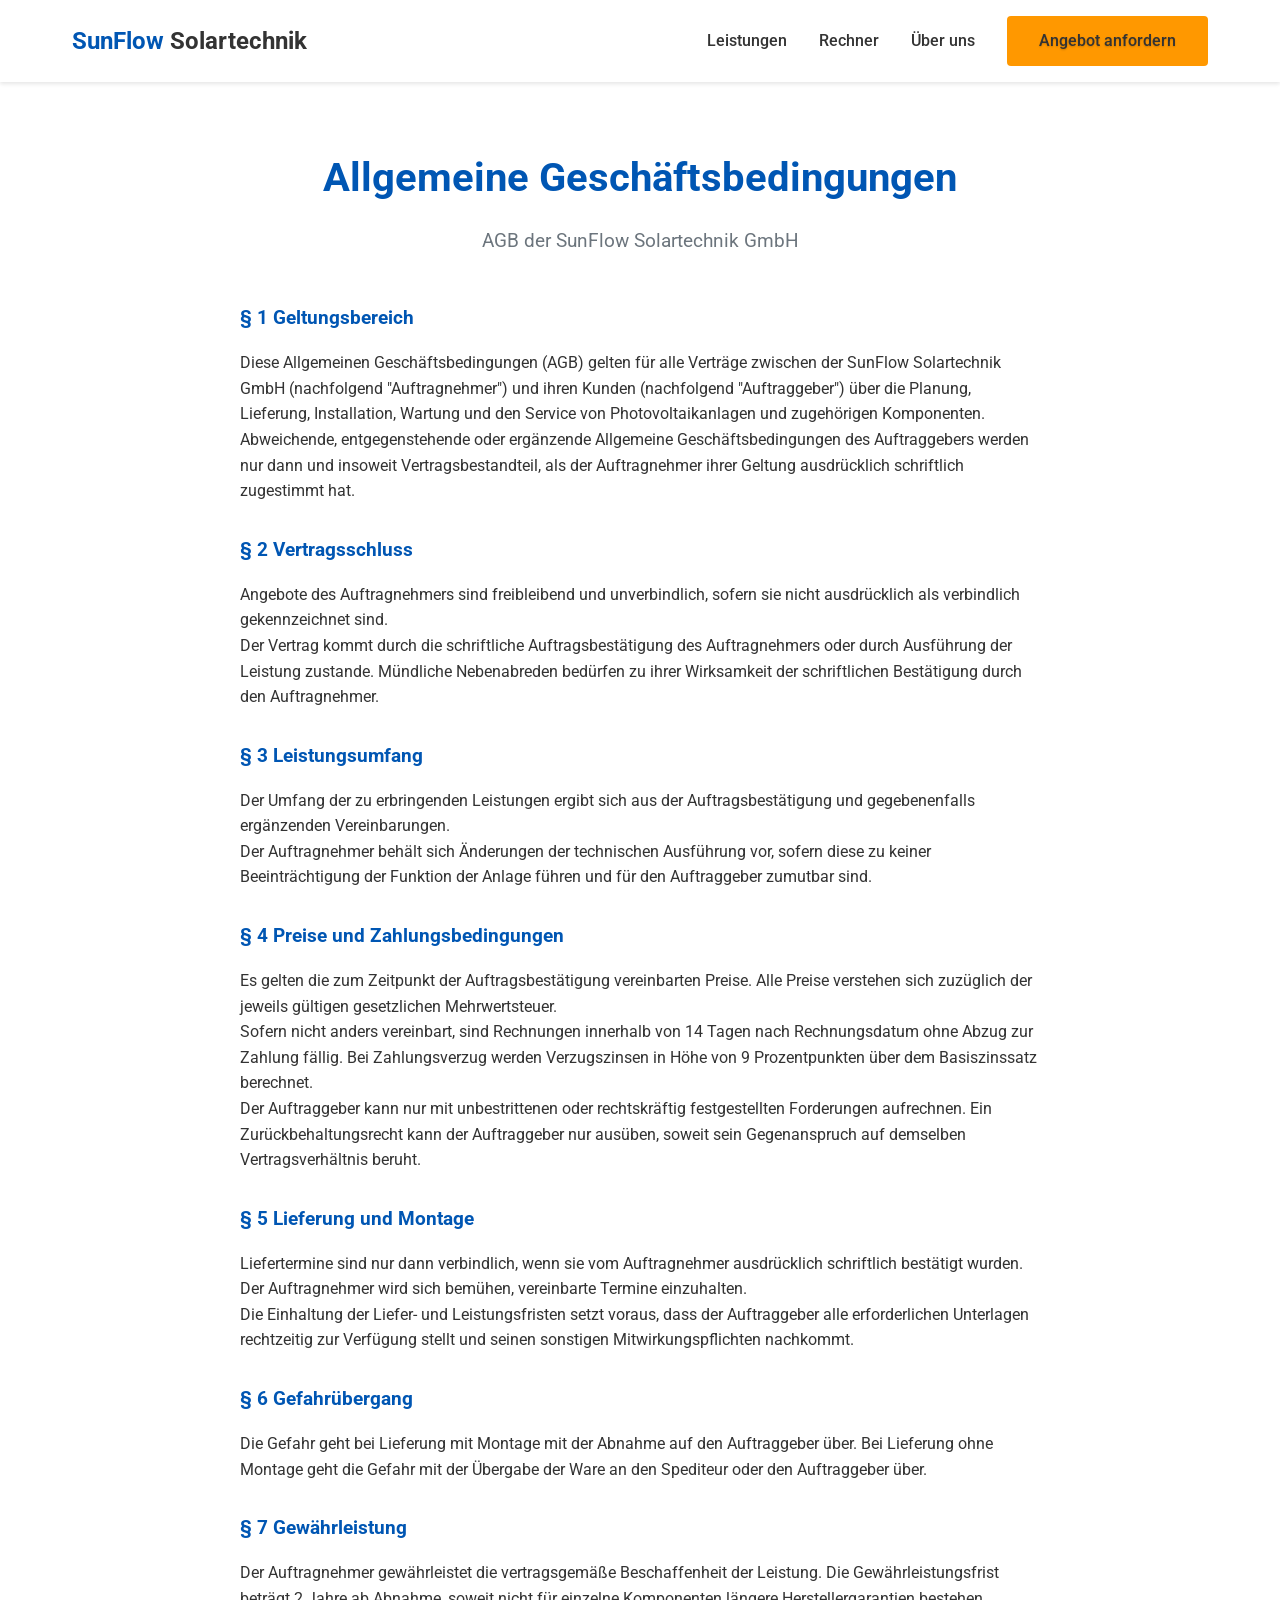
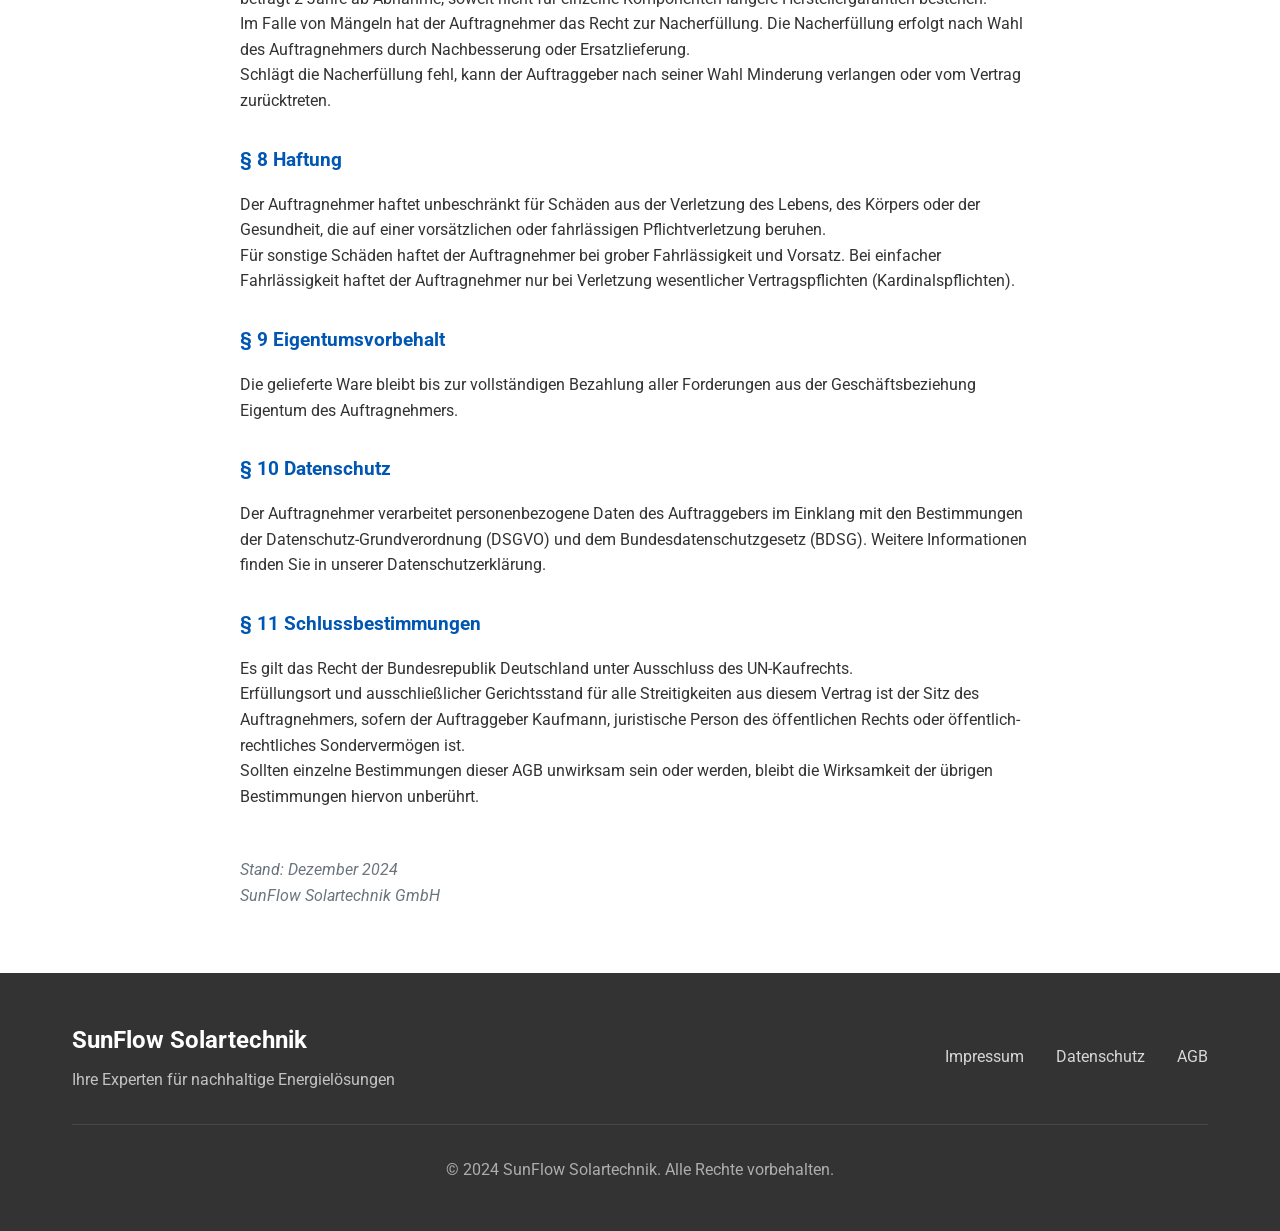
==== agb.html @ 011a5245 "d" ====
<!DOCTYPE html>
<html lang="de">

<head>
    <meta charset="UTF-8">
    <meta name="viewport" content="width=device-width, initial-scale=1.0">
    <meta name="description" content="Allgemeine Geschäftsbedingungen - SunFlow Solartechnik GmbH">
    <title>AGB | SunFlow Solartechnik</title>
    <link rel="preconnect" href="https://fonts.googleapis.com">
    <link rel="preconnect" href="https://fonts.gstatic.com" crossorigin>
    <link href="https://fonts.googleapis.com/css2?family=Roboto:wght@300;400;500;700&display=swap" rel="stylesheet">
    <link rel="stylesheet" href="styles.css">
</head>

<body>
    <!-- Header -->
    <header class="header">
        <div class="container">
            <div class="header-content">
                <div class="logo">
                    <h1>SunFlow <span>Solartechnik</span></h1>
                </div>

                <!-- Mobile Menu Toggle -->
                <button class="mobile-menu-toggle" id="mobileMenuToggle" aria-label="Menü öffnen">
                    <span></span>
                    <span></span>
                    <span></span>
                </button>

                <nav class="nav" id="mainNav">
                    <ul>
                        <li><a href="index.html#leistungen">Leistungen</a></li>
                        <li><a href="index.html#rechner">Rechner</a></li>
                        <li><a href="index.html#ueber-uns">Über uns</a></li>
                    </ul>
                    <a href="index.html#kontakt" class="btn btn-primary">Angebot anfordern</a>
                </nav>
            </div>
        </div>
    </header>

    <!-- Legal Content Section -->
    <section class="services-section">
        <div class="container">
            <h2 class="section-title">Allgemeine Geschäftsbedingungen</h2>
            <p class="section-subtitle">AGB der SunFlow Solartechnik GmbH</p>

            <div style="max-width: 800px; margin: 0 auto;">
                <h3 style="margin-top: 2rem; margin-bottom: 1rem; color: var(--color-tech-blue);">§ 1 Geltungsbereich
                </h3>
                <p>
                    Diese Allgemeinen Geschäftsbedingungen (AGB) gelten für alle Verträge zwischen der SunFlow
                    Solartechnik GmbH (nachfolgend "Auftragnehmer") und ihren Kunden (nachfolgend "Auftraggeber") über
                    die Planung, Lieferung, Installation, Wartung und den Service von Photovoltaikanlagen und
                    zugehörigen Komponenten.
                </p>
                <p>
                    Abweichende, entgegenstehende oder ergänzende Allgemeine Geschäftsbedingungen des Auftraggebers
                    werden nur dann und insoweit Vertragsbestandteil, als der Auftragnehmer ihrer Geltung ausdrücklich
                    schriftlich zugestimmt hat.
                </p>

                <h3 style="margin-top: 2rem; margin-bottom: 1rem; color: var(--color-tech-blue);">§ 2 Vertragsschluss
                </h3>
                <p>
                    Angebote des Auftragnehmers sind freibleibend und unverbindlich, sofern sie nicht ausdrücklich als
                    verbindlich gekennzeichnet sind.
                </p>
                <p>
                    Der Vertrag kommt durch die schriftliche Auftragsbestätigung des Auftragnehmers oder durch
                    Ausführung der Leistung zustande. Mündliche Nebenabreden bedürfen zu ihrer Wirksamkeit der
                    schriftlichen Bestätigung durch den Auftragnehmer.
                </p>

                <h3 style="margin-top: 2rem; margin-bottom: 1rem; color: var(--color-tech-blue);">§ 3 Leistungsumfang
                </h3>
                <p>
                    Der Umfang der zu erbringenden Leistungen ergibt sich aus der Auftragsbestätigung und gegebenenfalls
                    ergänzenden Vereinbarungen.
                </p>
                <p>
                    Der Auftragnehmer behält sich Änderungen der technischen Ausführung vor, sofern diese zu keiner
                    Beeinträchtigung der Funktion der Anlage führen und für den Auftraggeber zumutbar sind.
                </p>

                <h3 style="margin-top: 2rem; margin-bottom: 1rem; color: var(--color-tech-blue);">§ 4 Preise und
                    Zahlungsbedingungen</h3>
                <p>
                    Es gelten die zum Zeitpunkt der Auftragsbestätigung vereinbarten Preise. Alle Preise verstehen sich
                    zuzüglich der jeweils gültigen gesetzlichen Mehrwertsteuer.
                </p>
                <p>
                    Sofern nicht anders vereinbart, sind Rechnungen innerhalb von 14 Tagen nach Rechnungsdatum ohne
                    Abzug zur Zahlung fällig. Bei Zahlungsverzug werden Verzugszinsen in Höhe von 9 Prozentpunkten über
                    dem Basiszinssatz berechnet.
                </p>
                <p>
                    Der Auftraggeber kann nur mit unbestrittenen oder rechtskräftig festgestellten Forderungen
                    aufrechnen. Ein Zurückbehaltungsrecht kann der Auftraggeber nur ausüben, soweit sein Gegenanspruch
                    auf demselben Vertragsverhältnis beruht.
                </p>

                <h3 style="margin-top: 2rem; margin-bottom: 1rem; color: var(--color-tech-blue);">§ 5 Lieferung und
                    Montage</h3>
                <p>
                    Liefertermine sind nur dann verbindlich, wenn sie vom Auftragnehmer ausdrücklich schriftlich
                    bestätigt wurden. Der Auftragnehmer wird sich bemühen, vereinbarte Termine einzuhalten.
                </p>
                <p>
                    Die Einhaltung der Liefer- und Leistungsfristen setzt voraus, dass der Auftraggeber alle
                    erforderlichen Unterlagen rechtzeitig zur Verfügung stellt und seinen sonstigen Mitwirkungspflichten
                    nachkommt.
                </p>

                <h3 style="margin-top: 2rem; margin-bottom: 1rem; color: var(--color-tech-blue);">§ 6 Gefahrübergang
                </h3>
                <p>
                    Die Gefahr geht bei Lieferung mit Montage mit der Abnahme auf den Auftraggeber über. Bei Lieferung
                    ohne Montage geht die Gefahr mit der Übergabe der Ware an den Spediteur oder den Auftraggeber über.
                </p>

                <h3 style="margin-top: 2rem; margin-bottom: 1rem; color: var(--color-tech-blue);">§ 7 Gewährleistung
                </h3>
                <p>
                    Der Auftragnehmer gewährleistet die vertragsgemäße Beschaffenheit der Leistung. Die
                    Gewährleistungsfrist beträgt 2 Jahre ab Abnahme, soweit nicht für einzelne Komponenten längere
                    Herstellergarantien bestehen.
                </p>
                <p>
                    Im Falle von Mängeln hat der Auftragnehmer das Recht zur Nacherfüllung. Die Nacherfüllung erfolgt
                    nach Wahl des Auftragnehmers durch Nachbesserung oder Ersatzlieferung.
                </p>
                <p>
                    Schlägt die Nacherfüllung fehl, kann der Auftraggeber nach seiner Wahl Minderung verlangen oder vom
                    Vertrag zurücktreten.
                </p>

                <h3 style="margin-top: 2rem; margin-bottom: 1rem; color: var(--color-tech-blue);">§ 8 Haftung</h3>
                <p>
                    Der Auftragnehmer haftet unbeschränkt für Schäden aus der Verletzung des Lebens, des Körpers oder
                    der Gesundheit, die auf einer vorsätzlichen oder fahrlässigen Pflichtverletzung beruhen.
                </p>
                <p>
                    Für sonstige Schäden haftet der Auftragnehmer bei grober Fahrlässigkeit und Vorsatz. Bei einfacher
                    Fahrlässigkeit haftet der Auftragnehmer nur bei Verletzung wesentlicher Vertragspflichten
                    (Kardinalspflichten).
                </p>

                <h3 style="margin-top: 2rem; margin-bottom: 1rem; color: var(--color-tech-blue);">§ 9 Eigentumsvorbehalt
                </h3>
                <p>
                    Die gelieferte Ware bleibt bis zur vollständigen Bezahlung aller Forderungen aus der
                    Geschäftsbeziehung Eigentum des Auftragnehmers.
                </p>

                <h3 style="margin-top: 2rem; margin-bottom: 1rem; color: var(--color-tech-blue);">§ 10 Datenschutz</h3>
                <p>
                    Der Auftragnehmer verarbeitet personenbezogene Daten des Auftraggebers im Einklang mit den
                    Bestimmungen der Datenschutz-Grundverordnung (DSGVO) und dem Bundesdatenschutzgesetz (BDSG). Weitere
                    Informationen finden Sie in unserer Datenschutzerklärung.
                </p>

                <h3 style="margin-top: 2rem; margin-bottom: 1rem; color: var(--color-tech-blue);">§ 11
                    Schlussbestimmungen</h3>
                <p>
                    Es gilt das Recht der Bundesrepublik Deutschland unter Ausschluss des UN-Kaufrechts.
                </p>
                <p>
                    Erfüllungsort und ausschließlicher Gerichtsstand für alle Streitigkeiten aus diesem Vertrag ist der
                    Sitz des Auftragnehmers, sofern der Auftraggeber Kaufmann, juristische Person des öffentlichen
                    Rechts oder öffentlich-rechtliches Sondervermögen ist.
                </p>
                <p style="margin-bottom: 3rem;">
                    Sollten einzelne Bestimmungen dieser AGB unwirksam sein oder werden, bleibt die Wirksamkeit der
                    übrigen Bestimmungen hiervon unberührt.
                </p>

                <p style="margin-top: 3rem; font-style: italic; color: var(--color-medium-gray);">
                    Stand: Dezember 2024<br>
                    SunFlow Solartechnik GmbH
                </p>
            </div>
        </div>
    </section>

    <!-- Footer -->
    <footer class="footer">
        <div class="container">
            <div class="footer-content">
                <div class="footer-brand">
                    <h3>SunFlow Solartechnik</h3>
                    <p>Ihre Experten für nachhaltige Energielösungen</p>
                </div>

                <div class="footer-links">
                    <a href="impressum.html">Impressum</a>
                    <a href="datenschutz.html">Datenschutz</a>
                    <a href="agb.html">AGB</a>
                </div>
            </div>

            <div class="footer-bottom">
                <p>&copy; 2024 SunFlow Solartechnik. Alle Rechte vorbehalten.</p>
            </div>
        </div>
    </footer>

    <script src="script.js"></script>
</body>

</html>
---- styles.css ----
/* ====================================
   CSS Variables - Design System
   ==================================== */
:root {
    /* Colors */
    --color-white: #ffffff;
    --color-dark: #333333;
    --color-tech-blue: #0056b3;
    --color-eco-green: #28a745;
    --color-light-gray: #f8f9fa;
    --color-medium-gray: #6c757d;
    --color-border: #e0e0e0;

    /* Typography */
    --font-primary: 'Roboto', sans-serif;
    --font-weight-light: 300;
    --font-weight-regular: 400;
    --font-weight-medium: 500;
    --font-weight-bold: 700;

    /* Spacing */
    --spacing-xs: 0.5rem;
    --spacing-sm: 1rem;
    --spacing-md: 2rem;
    --spacing-lg: 3rem;
    --spacing-xl: 4rem;

    /* Border Radius */
    --radius-sm: 4px;
    --radius-md: 8px;

    /* Shadows */
    --shadow-sm: 0 2px 4px rgba(0, 0, 0, 0.1);
    --shadow-md: 0 4px 12px rgba(0, 0, 0, 0.1);
    --shadow-lg: 0 8px 24px rgba(0, 0, 0, 0.15);

    /* Transitions */
    --transition-base: all 0.3s ease;
}

/* ====================================
   Reset & Base Styles
   ==================================== */
* {
    margin: 0;
    padding: 0;
    box-sizing: border-box;
}

html {
    scroll-behavior: smooth;
}

body {
    font-family: var(--font-primary);
    font-weight: var(--font-weight-regular);
    color: var(--color-dark);
    background-color: var(--color-white);
    line-height: 1.6;
    overflow-x: hidden;
}

img {
    max-width: 100%;
    height: auto;
    display: block;
}

a {
    text-decoration: none;
    color: inherit;
    transition: var(--transition-base);
}

ul {
    list-style: none;
}

/* ====================================
   Layout Container
   ==================================== */
.container {
    max-width: 1200px;
    margin: 0 auto;
    padding: 0 var(--spacing-md);
}

/* ====================================
   Header & Navigation
   ==================================== */
.header {
    background-color: var(--color-white);
    box-shadow: var(--shadow-sm);
    position: sticky;
    top: 0;
    z-index: 1000;
}

.header-content {
    display: flex;
    justify-content: space-between;
    align-items: center;
    padding: var(--spacing-sm) 0;
}

.logo h1 {
    font-size: 1.5rem;
    font-weight: var(--font-weight-bold);
    color: var(--color-tech-blue);
}

.logo span {
    color: var(--color-dark);
}

.nav {
    display: flex;
    align-items: center;
    gap: var(--spacing-md);
}

.nav ul {
    display: flex;
    gap: var(--spacing-md);
}

.nav a {
    font-weight: var(--font-weight-medium);
    color: var(--color-dark);
}

.nav a:hover {
    color: var(--color-tech-blue);
}

/* Mobile Menu Toggle */
.mobile-menu-toggle {
    display: none;
    flex-direction: column;
    gap: 5px;
    background: none;
    border: none;
    cursor: pointer;
    padding: 5px;
}

.mobile-menu-toggle span {
    display: block;
    width: 25px;
    height: 3px;
    background-color: var(--color-dark);
    transition: var(--transition-base);
}

.mobile-menu-toggle.active span:nth-child(1) {
    transform: rotate(45deg) translate(7px, 7px);
}

.mobile-menu-toggle.active span:nth-child(2) {
    opacity: 0;
}

.mobile-menu-toggle.active span:nth-child(3) {
    transform: rotate(-45deg) translate(7px, -7px);
}

/* ====================================
   Buttons
   ==================================== */
.btn {
    display: inline-block;
    padding: 12px 32px;
    font-weight: var(--font-weight-medium);
    text-align: center;
    border-radius: var(--radius-sm);
    cursor: pointer;
    transition: var(--transition-base);
    border: none;
    font-size: 1rem;
}

.btn-primary {
    background-color: #ff9800;
    color: var(--color-white);
    text-shadow: 0 1px 2px rgba(0, 0, 0, 0.2);
}

.btn-primary:hover {
    background-color: #e68900;
    transform: translateY(-2px);
    box-shadow: var(--shadow-md);
}

.btn-secondary {
    background-color: #ff9800;
    color: var(--color-white);
    width: 100%;
    text-shadow: 0 1px 2px rgba(0, 0, 0, 0.2);
}

.btn-secondary:hover {
    background-color: #e68900;
    transform: translateY(-2px);
    box-shadow: var(--shadow-md);
}

/* ====================================
   Hero Section
   ==================================== */
.hero {
    position: relative;
    min-height: 700px;
    display: flex;
    align-items: center;
    overflow: hidden;
}

.hero-bg {
    position: absolute;
    top: 0;
    left: 0;
    width: 100%;
    height: 100%;
    background-image: url('https://images.unsplash.com/photo-1509391366360-2e959784a276?w=1600&h=900&fit=crop');
    background-size: cover;
    background-position: center;
    z-index: 1;
}

.hero-overlay {
    position: absolute;
    top: 0;
    left: 0;
    width: 100%;
    height: 100%;
    background: linear-gradient(135deg, rgba(0, 86, 179, 0.85) 0%, rgba(0, 86, 179, 0.6) 100%);
    z-index: 2;
}

.hero-content {
    position: relative;
    z-index: 3;
    display: grid;
    grid-template-columns: 1fr 1fr;
    gap: var(--spacing-xl);
    align-items: center;
    padding: var(--spacing-xl) 0;
}

.hero-text {
    color: var(--color-white);
}

.hero-title {
    font-size: 3rem;
    font-weight: var(--font-weight-bold);
    line-height: 1.2;
    margin-bottom: var(--spacing-sm);
}

.hero-subtitle {
    font-size: 1.5rem;
    font-weight: var(--font-weight-light);
    opacity: 0.95;
}

/* ====================================
   Calculator Widget
   ==================================== */
.calculator-widget {
    background-color: var(--color-white);
    padding: var(--spacing-lg);
    border-radius: var(--radius-md);
    box-shadow: var(--shadow-lg);
}

.calculator-widget h3 {
    font-size: 1.75rem;
    color: var(--color-tech-blue);
    margin-bottom: var(--spacing-xs);
}

.calculator-description {
    color: var(--color-medium-gray);
    margin-bottom: var(--spacing-md);
}

.calculator-form label {
    display: block;
    font-weight: var(--font-weight-medium);
    margin-bottom: var(--spacing-sm);
    color: var(--color-dark);
}

.input-group {
    margin-bottom: var(--spacing-md);
}

.slider {
    width: 100%;
    height: 6px;
    border-radius: 3px;
    background: linear-gradient(to right, var(--color-tech-blue), var(--color-eco-green));
    outline: none;
    margin-bottom: var(--spacing-sm);
    cursor: pointer;
}

.slider::-webkit-slider-thumb {
    -webkit-appearance: none;
    appearance: none;
    width: 20px;
    height: 20px;
    border-radius: 50%;
    background: var(--color-tech-blue);
    cursor: pointer;
    box-shadow: var(--shadow-md);
}

.slider::-moz-range-thumb {
    width: 20px;
    height: 20px;
    border-radius: 50%;
    background: var(--color-tech-blue);
    cursor: pointer;
    box-shadow: var(--shadow-md);
    border: none;
}

.number-input {
    width: calc(100% - 60px);
    padding: 12px;
    border: 2px solid var(--color-border);
    border-radius: var(--radius-sm);
    font-size: 1rem;
    margin-right: var(--spacing-xs);
}

.unit {
    font-weight: var(--font-weight-medium);
    color: var(--color-medium-gray);
}

.result-box {
    background: linear-gradient(135deg, var(--color-tech-blue), var(--color-eco-green));
    padding: var(--spacing-md);
    border-radius: var(--radius-md);
    text-align: center;
    margin-bottom: var(--spacing-md);
    color: var(--color-white);
}

.result-label {
    font-size: 0.95rem;
    margin-bottom: var(--spacing-xs);
    opacity: 0.95;
}

.result-value {
    font-size: 2.5rem;
    font-weight: var(--font-weight-bold);
    margin-bottom: var(--spacing-xs);
}

.result-note {
    font-size: 0.85rem;
    opacity: 0.85;
}

/* ====================================
   Trust Section
   ==================================== */
.trust-section {
    padding: var(--spacing-xl) 0;
    background-color: var(--color-light-gray);
}

.trust-grid {
    display: grid;
    grid-template-columns: repeat(3, 1fr);
    gap: var(--spacing-lg);
}

.trust-item {
    text-align: center;
    padding: var(--spacing-md);
}

.trust-icon {
    color: var(--color-tech-blue);
    margin-bottom: var(--spacing-sm);
    display: flex;
    justify-content: center;
}

.trust-item h3 {
    font-size: 1.25rem;
    margin-bottom: var(--spacing-xs);
    color: var(--color-dark);
}

.trust-item p {
    color: var(--color-medium-gray);
}

/* ====================================
   Services Section
   ==================================== */
.services-section {
    padding: var(--spacing-xl) 0;
}

.section-title {
    font-size: 2.5rem;
    text-align: center;
    color: var(--color-tech-blue);
    margin-bottom: var(--spacing-sm);
}

.section-subtitle {
    text-align: center;
    color: var(--color-medium-gray);
    font-size: 1.2rem;
    margin-bottom: var(--spacing-lg);
}

.services-grid {
    display: grid;
    grid-template-columns: repeat(3, 1fr);
    gap: var(--spacing-md);
}

.service-card {
    background-color: var(--color-white);
    padding: var(--spacing-lg);
    border-radius: var(--radius-md);
    box-shadow: var(--shadow-md);
    transition: var(--transition-base);
    border: 2px solid transparent;
}

.service-card:hover {
    transform: translateY(-5px);
    box-shadow: var(--shadow-lg);
    border-color: var(--color-tech-blue);
}

.service-icon {
    color: var(--color-tech-blue);
    margin-bottom: var(--spacing-sm);
}

.service-card h3 {
    font-size: 1.5rem;
    margin-bottom: var(--spacing-sm);
    color: var(--color-dark);
}

.service-card>p {
    color: var(--color-medium-gray);
    margin-bottom: var(--spacing-md);
}

.service-features {
    margin-top: var(--spacing-md);
}

.service-features li {
    padding: var(--spacing-xs) 0;
    color: var(--color-dark);
    position: relative;
    padding-left: 24px;
}

.service-features li::before {
    content: "✓";
    position: absolute;
    left: 0;
    color: var(--color-eco-green);
    font-weight: var(--font-weight-bold);
}

/* ====================================
   About Section
   ==================================== */
.about-section {
    padding: var(--spacing-xl) 0;
    background-color: var(--color-light-gray);
}

.about-content {
    display: grid;
    grid-template-columns: 1fr 1fr;
    gap: var(--spacing-xl);
    align-items: center;
}

.about-text h2 {
    font-size: 2.5rem;
    color: var(--color-tech-blue);
    margin-bottom: var(--spacing-md);
}

.about-text p {
    color: var(--color-dark);
    margin-bottom: var(--spacing-sm);
    line-height: 1.8;
}

.stats {
    display: grid;
    grid-template-columns: repeat(3, 1fr);
    gap: var(--spacing-md);
    margin-top: var(--spacing-lg);
}

.stat-item {
    text-align: center;
    padding: var(--spacing-md);
    background-color: var(--color-white);
    border-radius: var(--radius-sm);
    box-shadow: var(--shadow-sm);
}

.stat-number {
    display: block;
    font-size: 2.5rem;
    font-weight: var(--font-weight-bold);
    color: var(--color-tech-blue);
    margin-bottom: var(--spacing-xs);
}

.stat-label {
    display: block;
    font-size: 0.9rem;
    color: var(--color-medium-gray);
}

.about-image {
    border-radius: var(--radius-md);
    overflow: hidden;
    box-shadow: var(--shadow-lg);
}

/* ====================================
   References Section
   ==================================== */
.references-section {
    padding: var(--spacing-xl) 0;
    background-color: var(--color-white);
}

.references-grid {
    display: grid;
    grid-template-columns: repeat(3, 1fr);
    gap: var(--spacing-md);
}

.reference-card {
    background-color: var(--color-white);
    border-radius: var(--radius-md);
    overflow: hidden;
    box-shadow: var(--shadow-md);
    transition: var(--transition-base);
    border: 2px solid transparent;
}

.reference-card:hover {
    transform: translateY(-5px);
    box-shadow: var(--shadow-lg);
    border-color: var(--color-tech-blue);
}

.reference-card img {
    width: 100%;
    height: 250px;
    object-fit: cover;
}

/* ====================================
   Contact Section
   ==================================== */
.contact-section {
    padding: var(--spacing-xl) 0;
}

.contact-content {
    display: grid;
    grid-template-columns: 1fr 2fr;
    gap: var(--spacing-xl);
    margin-top: var(--spacing-lg);
}

.contact-info {
    display: flex;
    flex-direction: column;
    gap: var(--spacing-md);
}

.contact-item {
    display: flex;
    gap: var(--spacing-sm);
    padding: var(--spacing-md);
    background-color: var(--color-light-gray);
    border-radius: var(--radius-sm);
}

.contact-item svg {
    color: var(--color-tech-blue);
    flex-shrink: 0;
}

.contact-item h4 {
    font-size: 1.1rem;
    margin-bottom: var(--spacing-xs);
    color: var(--color-dark);
}

.contact-item p {
    color: var(--color-medium-gray);
}

.contact-item a {
    color: var(--color-tech-blue);
}

.contact-item a:hover {
    text-decoration: underline;
}

/* Contact Form */
.contact-form {
    background-color: var(--color-light-gray);
    padding: var(--spacing-lg);
    border-radius: var(--radius-md);
}

.form-row {
    display: grid;
    grid-template-columns: 1fr 1fr;
    gap: var(--spacing-md);
}

.form-group {
    margin-bottom: var(--spacing-md);
}

.form-group label {
    display: block;
    font-weight: var(--font-weight-medium);
    margin-bottom: var(--spacing-xs);
    color: var(--color-dark);
}

.form-group input,
.form-group textarea {
    width: 100%;
    padding: 12px;
    border: 2px solid var(--color-border);
    border-radius: var(--radius-sm);
    font-family: var(--font-primary);
    font-size: 1rem;
    transition: var(--transition-base);
}

.form-group input:focus,
.form-group textarea:focus {
    outline: none;
    border-color: var(--color-tech-blue);
}

/* ====================================
   Footer
   ==================================== */
.footer {
    background-color: var(--color-dark);
    color: var(--color-white);
    padding: var(--spacing-lg) 0;
}

.footer-content {
    display: flex;
    justify-content: space-between;
    align-items: center;
    padding-bottom: var(--spacing-md);
    border-bottom: 1px solid rgba(255, 255, 255, 0.1);
}

.footer-brand h3 {
    font-size: 1.5rem;
    margin-bottom: var(--spacing-xs);
}

.footer-brand p {
    color: rgba(255, 255, 255, 0.7);
}

.footer-links {
    display: flex;
    gap: var(--spacing-md);
}

.footer-links a {
    color: rgba(255, 255, 255, 0.8);
}

.footer-links a:hover {
    color: var(--color-white);
}

.footer-bottom {
    padding-top: var(--spacing-md);
    text-align: center;
    color: rgba(255, 255, 255, 0.6);
}

/* ====================================
   Responsive Design
   ==================================== */
@media (max-width: 768px) {

    /* Header */
    .mobile-menu-toggle {
        display: flex;
    }

    .nav {
        position: fixed;
        top: 70px;
        left: 0;
        width: 100%;
        background-color: var(--color-white);
        flex-direction: column;
        padding: var(--spacing-md);
        box-shadow: var(--shadow-md);
        transform: translateY(-100%);
        opacity: 0;
        transition: var(--transition-base);
        pointer-events: none;
    }

    .nav.active {
        transform: translateY(0);
        opacity: 1;
        pointer-events: all;
    }

    .nav ul {
        flex-direction: column;
        width: 100%;
    }

    .nav ul li {
        width: 100%;
        text-align: center;
        padding: var(--spacing-sm) 0;
        border-bottom: 1px solid var(--color-border);
    }

    .nav .btn {
        width: 100%;
    }

    /* Hero */
    .hero-content {
        grid-template-columns: 1fr;
        gap: var(--spacing-md);
    }

    .hero-title {
        font-size: 2rem;
    }

    .hero-subtitle {
        font-size: 1.2rem;
    }

    /* Trust Section */
    .trust-grid {
        grid-template-columns: 1fr;
    }

    /* Services */
    .services-grid {
        grid-template-columns: 1fr;
    }

    /* References */
    .references-grid {
        grid-template-columns: 1fr;
    }

    /* About */
    .about-content {
        grid-template-columns: 1fr;
    }

    .stats {
        grid-template-columns: 1fr;
    }

    /* Contact */
    .contact-content {
        grid-template-columns: 1fr;
    }

    .form-row {
        grid-template-columns: 1fr;
    }

    /* Footer */
    .footer-content {
        flex-direction: column;
        gap: var(--spacing-md);
        text-align: center;
    }

    .footer-links {
        flex-direction: column;
    }
}

@media (min-width: 769px) and (max-width: 1024px) {
    .services-grid {
        grid-template-columns: repeat(2, 1fr);
    }

    .references-grid {
        grid-template-columns: repeat(2, 1fr);
    }

    .trust-grid {
        grid-template-columns: repeat(2, 1fr);
    }
}
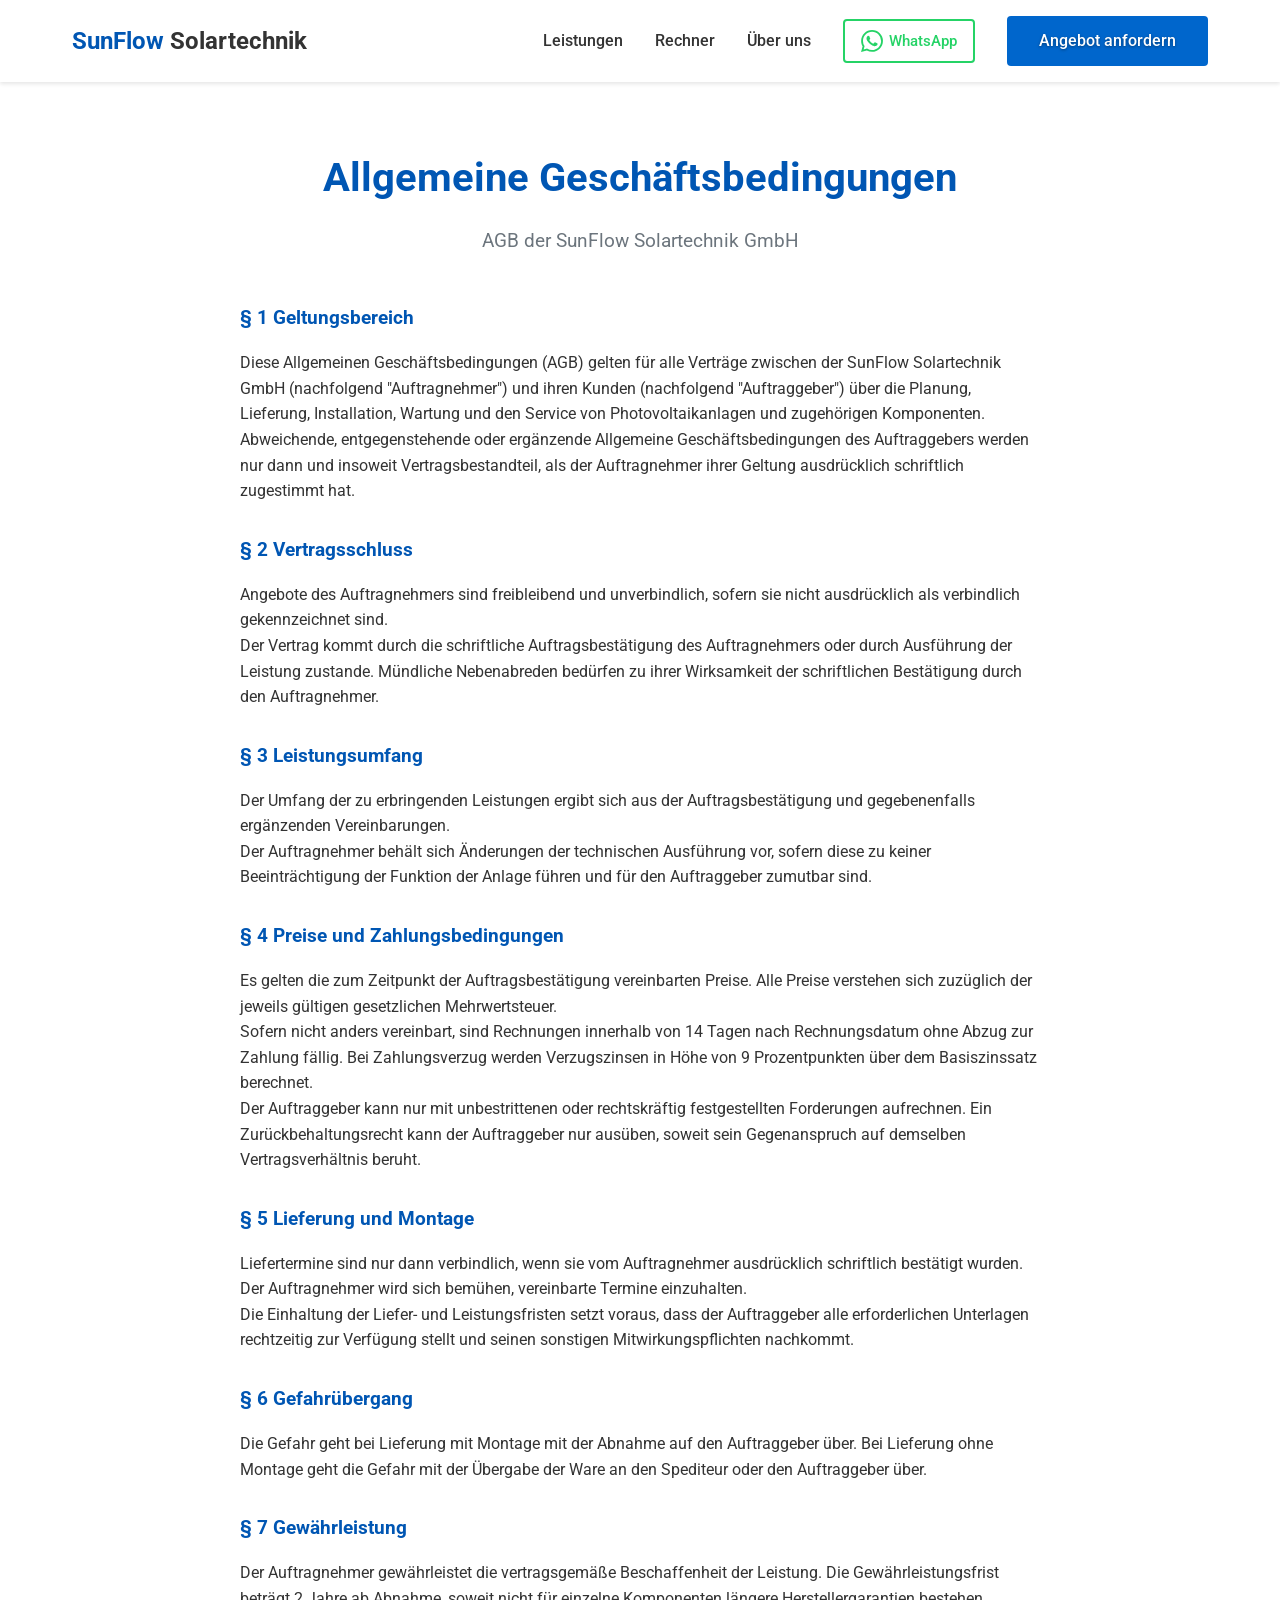
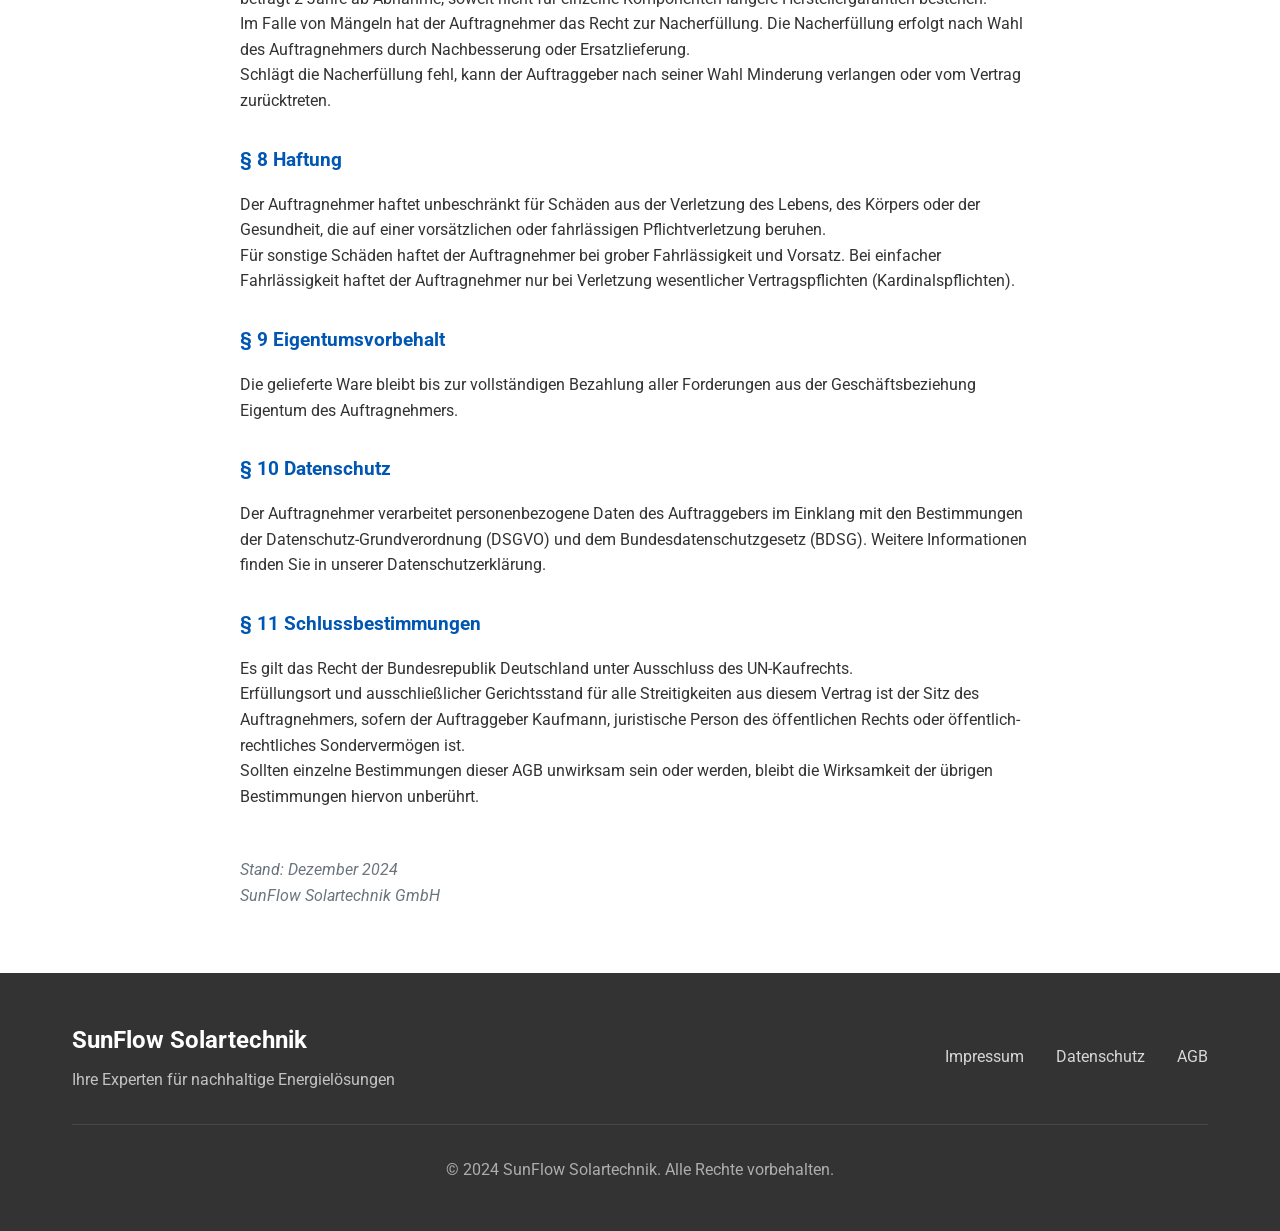
==== commit ec710a01: "R" ====
--- a/agb.html
+++ b/agb.html
@@ -10,6 +10,7 @@
     <link rel="preconnect" href="https://fonts.gstatic.com" crossorigin>
     <link href="https://fonts.googleapis.com/css2?family=Roboto:wght@300;400;500;700&display=swap" rel="stylesheet">
     <link rel="stylesheet" href="styles.css">
+    <link rel="icon" type="image/png" href="favicon.png">
 </head>
 
 <body>
@@ -18,7 +19,9 @@
         <div class="container">
             <div class="header-content">
                 <div class="logo">
-                    <h1>SunFlow <span>Solartechnik</span></h1>
+                    <a href="index.html">
+                        <h1>SunFlow <span>Solartechnik</span></h1>
+                    </a>
                 </div>
 
                 <!-- Mobile Menu Toggle -->
@@ -34,6 +37,12 @@
                         <li><a href="index.html#rechner">Rechner</a></li>
                         <li><a href="index.html#ueber-uns">Über uns</a></li>
                     </ul>
+                    <a href="https://wa.me/4917012345678" target="_blank" rel="noopener noreferrer" class="header-whatsapp" aria-label="WhatsApp Kontakt">
+                        <svg width="22" height="22" viewBox="0 0 24 24" fill="currentColor">
+                            <path d="M17.472 14.382c-.297-.149-1.758-.867-2.03-.967-.273-.099-.471-.148-.67.15-.197.297-.767.966-.94 1.164-.173.199-.347.223-.644.075-.297-.15-1.255-.463-2.39-1.475-.883-.788-1.48-1.761-1.653-2.059-.173-.297-.018-.458.13-.606.134-.133.298-.347.446-.52.149-.174.198-.298.298-.497.099-.198.05-.371-.025-.52-.075-.149-.669-1.612-.916-2.207-.242-.579-.487-.5-.669-.51-.173-.008-.371-.01-.57-.01-.198 0-.52.074-.792.372-.272.297-1.04 1.016-1.04 2.479 0 1.462 1.065 2.875 1.213 3.074.149.198 2.096 3.2 5.077 4.487.709.306 1.262.489 1.694.625.712.227 1.36.195 1.871.118.571-.085 1.758-.719 2.006-1.413.248-.694.248-1.289.173-1.413-.074-.124-.272-.198-.57-.347m-5.421 7.403h-.004a9.87 9.87 0 01-5.031-1.378l-.361-.214-3.741.982.998-3.648-.235-.374a9.86 9.86 0 01-1.51-5.26c.001-5.45 4.436-9.884 9.888-9.884 2.64 0 5.122 1.03 6.988 2.898a9.825 9.825 0 012.893 6.994c-.003 5.45-4.437 9.884-9.885 9.884m8.413-18.297A11.815 11.815 0 0012.05 0C5.495 0 .16 5.335.157 11.892c0 2.096.547 4.142 1.588 5.945L.057 24l6.305-1.654a11.882 11.882 0 005.683 1.448h.005c6.554 0 11.89-5.335 11.893-11.893a11.821 11.821 0 00-3.48-8.413z"/>
+                        </svg>
+                        <span>WhatsApp</span>
+                    </a>
                     <a href="index.html#kontakt" class="btn btn-primary">Angebot anfordern</a>
                 </nav>
             </div>
--- a/styles.css
+++ b/styles.css
@@ -103,6 +103,12 @@
     padding: var(--spacing-sm) 0;
 }
 
+.logo a {
+    display: flex;
+    align-items: center;
+    text-decoration: none;
+}
+
 .logo h1 {
     font-size: 1.5rem;
     font-weight: var(--font-weight-bold);
@@ -131,6 +137,38 @@
 
 .nav a:hover {
     color: var(--color-tech-blue);
+}
+
+/* Ensure .btn-primary text stays white inside .nav */
+.nav a.btn-primary {
+    color: #ffffff;
+}
+
+.nav a.btn-primary:hover {
+    color: #ffffff;
+}
+
+/* WhatsApp Header Link */
+.header-whatsapp {
+    display: inline-flex;
+    align-items: center;
+    gap: 6px;
+    color: #25D366 !important;
+    font-weight: var(--font-weight-medium);
+    font-size: 0.95rem;
+    padding: 8px 16px;
+    border-radius: var(--radius-sm);
+    border: 2px solid #25D366;
+    transition: var(--transition-base);
+}
+
+.header-whatsapp:hover {
+    background-color: #25D366;
+    color: #ffffff !important;
+}
+
+.header-whatsapp svg {
+    flex-shrink: 0;
 }
 
 /* Mobile Menu Toggle */
@@ -180,26 +218,28 @@
 }
 
 .btn-primary {
-    background-color: #ff9800;
-    color: var(--color-white);
-    text-shadow: 0 1px 2px rgba(0, 0, 0, 0.2);
+    background: #0066cc;
+    color: #ffffff;
+    font-weight: 700;
+    text-shadow: 0 1px 3px rgba(0, 0, 0, 0.4);
 }
 
 .btn-primary:hover {
-    background-color: #e68900;
+    background: #0052a3;
     transform: translateY(-2px);
     box-shadow: var(--shadow-md);
 }
 
 .btn-secondary {
-    background-color: #ff9800;
-    color: var(--color-white);
+    background: #0066cc;
+    color: #ffffff;
     width: 100%;
-    text-shadow: 0 1px 2px rgba(0, 0, 0, 0.2);
+    font-weight: 700;
+    text-shadow: 0 1px 3px rgba(0, 0, 0, 0.4);
 }
 
 .btn-secondary:hover {
-    background-color: #e68900;
+    background: #0052a3;
     transform: translateY(-2px);
     box-shadow: var(--shadow-md);
 }
@@ -563,18 +603,286 @@
     box-shadow: var(--shadow-md);
     transition: var(--transition-base);
     border: 2px solid transparent;
+    cursor: pointer;
 }
 
 .reference-card:hover {
-    transform: translateY(-5px);
+    transform: translateY(-8px);
     box-shadow: var(--shadow-lg);
-    border-color: var(--color-tech-blue);
+    border-color: #0066cc;
 }
 
 .reference-card img {
     width: 100%;
     height: 250px;
     object-fit: cover;
+}
+
+.reference-content {
+    padding: var(--spacing-md);
+    background-color: var(--color-white);
+}
+
+.reference-content h3 {
+    font-size: 1.25rem;
+    font-weight: var(--font-weight-bold);
+    color: var(--color-dark);
+    margin-bottom: var(--spacing-xs);
+}
+
+.reference-badge {
+    display: inline-block;
+    background: linear-gradient(135deg, #2e7d32 0%, #1b5e20 100%);
+    color: var(--color-white);
+    padding: 4px 12px;
+    border-radius: 12px;
+    font-size: 0.85rem;
+    font-weight: var(--font-weight-medium);
+    margin-bottom: var(--spacing-sm);
+}
+
+.reference-content p {
+    color: var(--color-medium-gray);
+    font-size: 0.95rem;
+    line-height: 1.6;
+    margin-top: var(--spacing-sm);
+}
+
+/* ====================================
+   Process Section (Der Ablauf)
+   ==================================== */
+.process-section {
+    padding: var(--spacing-xl) 0;
+    background-color: var(--color-light-gray);
+}
+
+.process-grid {
+    display: grid;
+    grid-template-columns: repeat(4, 1fr);
+    gap: var(--spacing-md);
+    position: relative;
+    margin-top: var(--spacing-lg);
+}
+
+.process-step {
+    text-align: center;
+    padding: var(--spacing-md);
+    background-color: var(--color-white);
+    border-radius: var(--radius-md);
+    box-shadow: var(--shadow-sm);
+    transition: var(--transition-base);
+    position: relative;
+}
+
+.process-step:hover {
+    transform: translateY(-5px);
+    box-shadow: var(--shadow-md);
+}
+
+.process-step-icon {
+    width: 80px;
+    height: 80px;
+    margin: 0 auto var(--spacing-sm);
+    background: linear-gradient(135deg, #e3f2fd 0%, #bbdefb 100%);
+    border-radius: 50%;
+    display: flex;
+    align-items: center;
+    justify-content: center;
+    font-size: 2.5rem;
+    box-shadow: var(--shadow-sm);
+}
+
+.process-step h3 {
+    font-size: 1.25rem;
+    color: var(--color-tech-blue);
+    margin-bottom: var(--spacing-xs);
+    font-weight: var(--font-weight-bold);
+}
+
+.process-step p {
+    color: var(--color-medium-gray);
+    font-size: 0.95rem;
+    line-height: 1.6;
+}
+
+/* Connecting line between steps */
+.process-grid::before {
+    content: "";
+    position: absolute;
+    top: 50px;
+    left: 12.5%;
+    right: 12.5%;
+    height: 2px;
+    background: linear-gradient(to right, #0066cc, #0066cc);
+    z-index: 0;
+    opacity: 0.3;
+}
+
+.process-step {
+    z-index: 1;
+}
+
+/* ====================================
+   Project Details Modal
+   ==================================== */
+.project-modal {
+    position: fixed;
+    top: 0;
+    left: 0;
+    width: 100%;
+    height: 100%;
+    z-index: 10000;
+    display: none;
+    align-items: center;
+    justify-content: center;
+    opacity: 0;
+    transition: opacity 0.3s ease;
+}
+
+.project-modal.active {
+    display: flex;
+    opacity: 1;
+}
+
+.project-modal-overlay {
+    position: absolute;
+    top: 0;
+    left: 0;
+    width: 100%;
+    height: 100%;
+    background: rgba(0, 0, 0, 0.8);
+    backdrop-filter: blur(4px);
+}
+
+.project-modal-content {
+    position: relative;
+    background: var(--color-white);
+    max-width: 800px;
+    width: 90%;
+    max-height: 90vh;
+    overflow-y: auto;
+    border-radius: var(--radius-md);
+    box-shadow: 0 20px 60px rgba(0, 0, 0, 0.3);
+    z-index: 10001;
+    animation: modalSlideIn 0.4s ease;
+}
+
+@keyframes modalSlideIn {
+    from {
+        transform: translateY(-50px);
+        opacity: 0;
+    }
+
+    to {
+        transform: translateY(0);
+        opacity: 1;
+    }
+}
+
+.project-modal-close {
+    position: absolute;
+    top: 20px;
+    right: 20px;
+    background: rgba(255, 255, 255, 0.9);
+    border: none;
+    width: 40px;
+    height: 40px;
+    border-radius: 50%;
+    display: flex;
+    align-items: center;
+    justify-content: center;
+    cursor: pointer;
+    transition: var(--transition-base);
+    z-index: 10002;
+    box-shadow: var(--shadow-md);
+}
+
+.project-modal-close:hover {
+    background: var(--color-white);
+    transform: rotate(90deg);
+}
+
+.project-modal-close svg {
+    color: var(--color-dark);
+}
+
+.project-modal-image {
+    width: 100%;
+    height: 400px;
+    overflow: hidden;
+    background-color: var(--color-light-gray);
+}
+
+.project-modal-image img {
+    width: 100%;
+    height: 100%;
+    object-fit: cover;
+}
+
+.project-modal-body {
+    padding: var(--spacing-lg);
+}
+
+.project-modal-body h3 {
+    font-size: 2rem;
+    color: var(--color-tech-blue);
+    margin-bottom: var(--spacing-sm);
+    font-weight: var(--font-weight-bold);
+}
+
+.project-modal-description {
+    font-size: 1.1rem;
+    color: var(--color-dark);
+    line-height: 1.8;
+    margin-bottom: var(--spacing-md);
+}
+
+.project-modal-details {
+    background: linear-gradient(135deg, #e3f2fd 0%, #bbdefb 100%);
+    padding: var(--spacing-md);
+    border-radius: var(--radius-sm);
+    margin-bottom: var(--spacing-lg);
+    border-left: 4px solid #0066cc;
+}
+
+.project-modal-details h4 {
+    font-size: 1.2rem;
+    color: var(--color-tech-blue);
+    margin-bottom: var(--spacing-xs);
+    font-weight: var(--font-weight-bold);
+}
+
+.project-modal-details p {
+    color: var(--color-dark);
+    font-size: 1rem;
+    line-height: 1.8;
+    white-space: pre-line;
+}
+
+.project-modal-cta {
+    width: 100%;
+    display: block;
+    text-align: center;
+}
+
+/* Mobile Responsiveness */
+@media (max-width: 768px) {
+    .project-modal-content {
+        width: 95%;
+        max-height: 95vh;
+    }
+
+    .project-modal-image {
+        height: 250px;
+    }
+
+    .project-modal-body {
+        padding: var(--spacing-md);
+    }
+
+    .project-modal-body h3 {
+        font-size: 1.5rem;
+    }
 }
 
 /* ====================================
@@ -761,6 +1069,11 @@
         width: 100%;
     }
 
+    .nav .header-whatsapp {
+        width: 100%;
+        justify-content: center;
+    }
+
     /* Hero */
     .hero-content {
         grid-template-columns: 1fr;
@@ -788,6 +1101,15 @@
     /* References */
     .references-grid {
         grid-template-columns: 1fr;
+    }
+
+    /* Process */
+    .process-grid {
+        grid-template-columns: 1fr;
+    }
+
+    .process-grid::before {
+        display: none;
     }
 
     /* About */
@@ -832,4 +1154,8 @@
     .trust-grid {
         grid-template-columns: repeat(2, 1fr);
     }
+
+    .process-grid {
+        grid-template-columns: repeat(2, 1fr);
+    }
 }
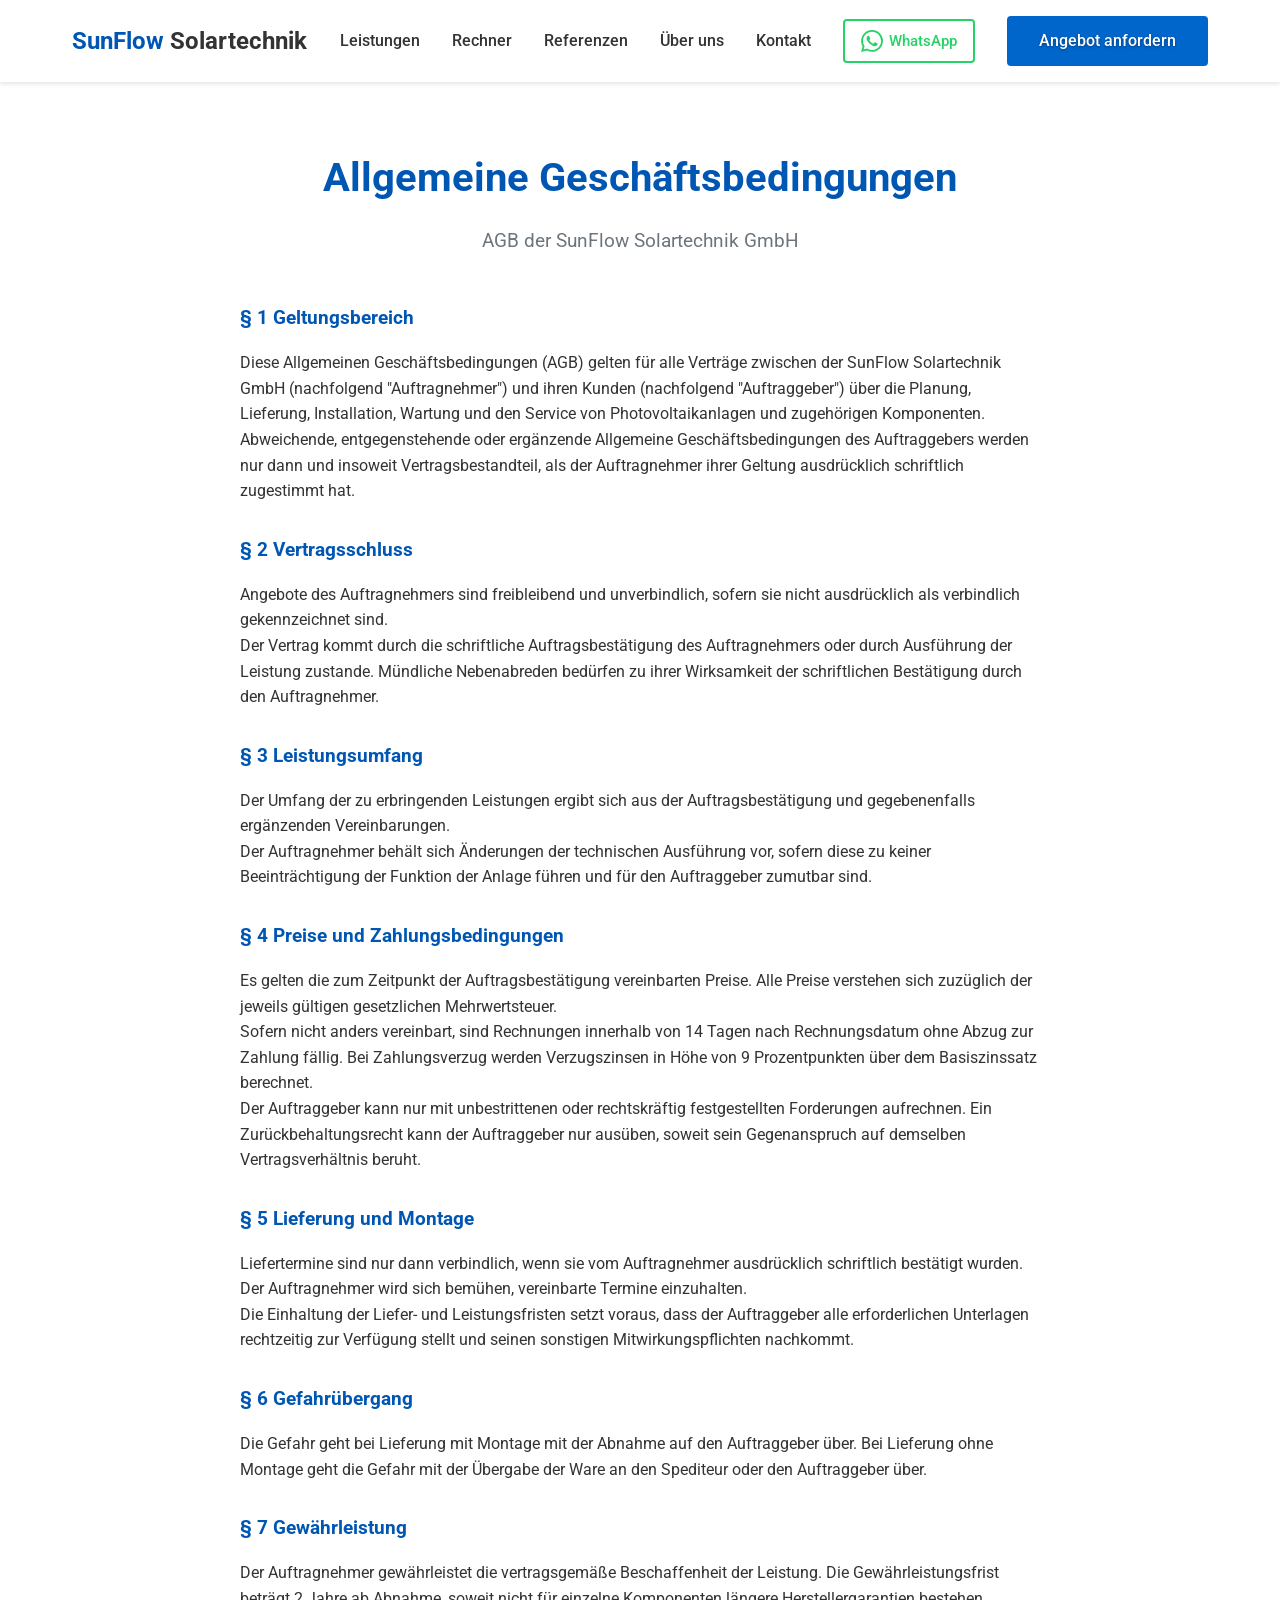
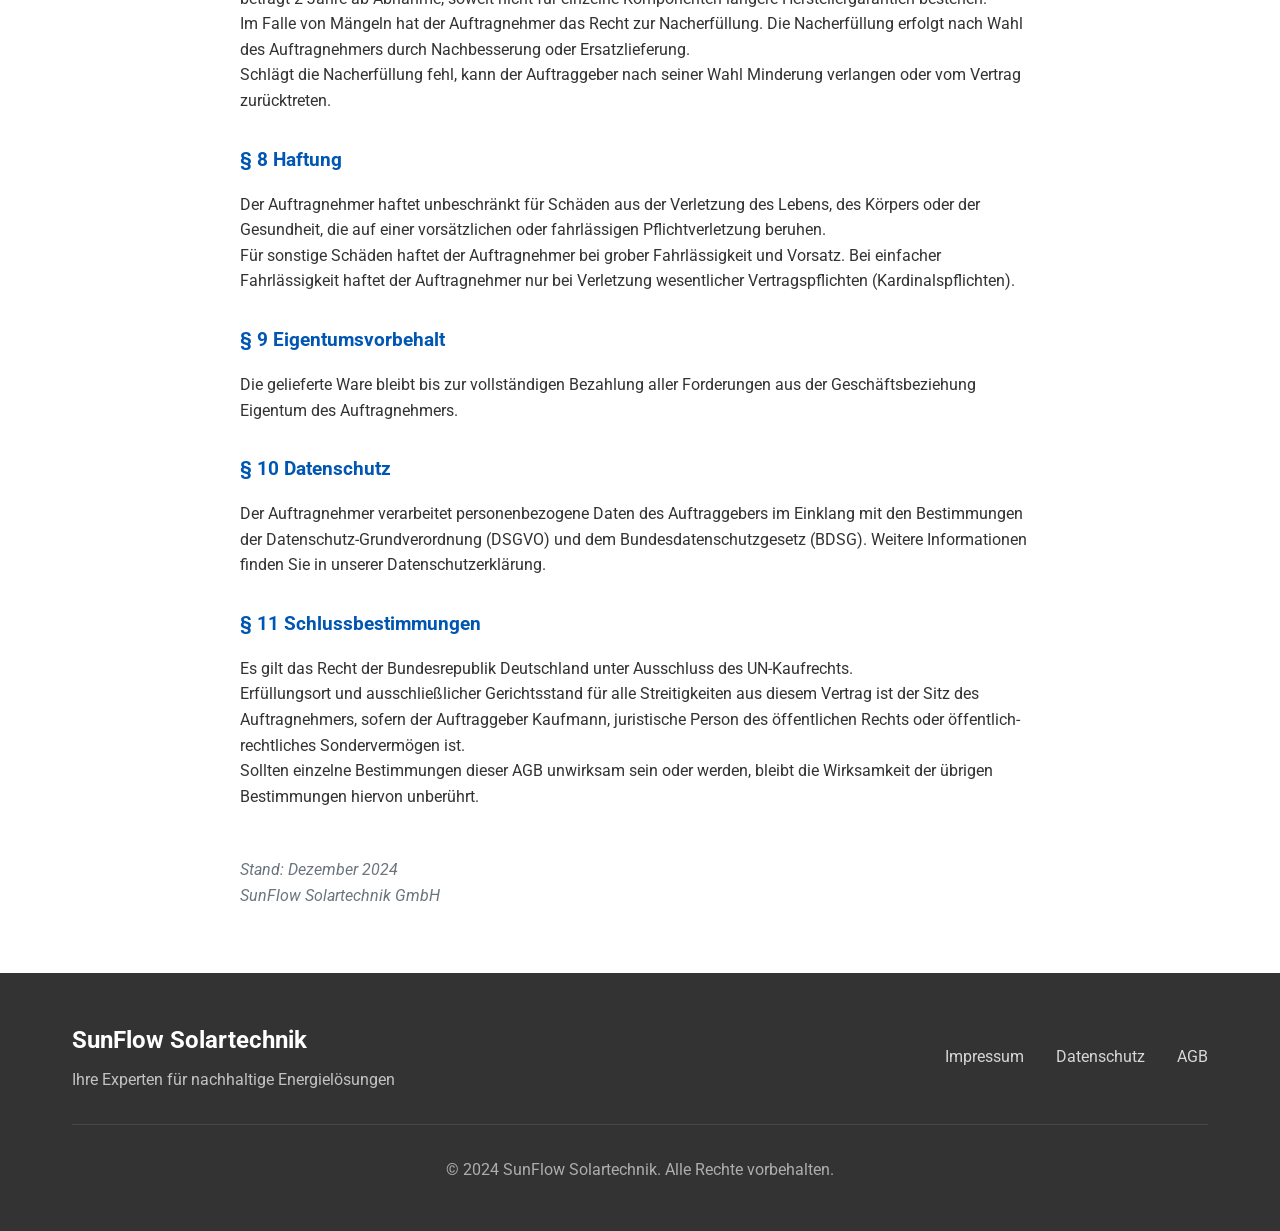
==== commit 56d1e11f: "R" ====
--- a/agb.html
+++ b/agb.html
@@ -35,7 +35,9 @@
                     <ul>
                         <li><a href="index.html#leistungen">Leistungen</a></li>
                         <li><a href="index.html#rechner">Rechner</a></li>
+                        <li><a href="index.html#referenzen">Referenzen</a></li>
                         <li><a href="index.html#ueber-uns">Über uns</a></li>
+                        <li><a href="index.html#kontakt">Kontakt</a></li>
                     </ul>
                     <a href="https://wa.me/4917012345678" target="_blank" rel="noopener noreferrer" class="header-whatsapp" aria-label="WhatsApp Kontakt">
                         <svg width="22" height="22" viewBox="0 0 24 24" fill="currentColor">
